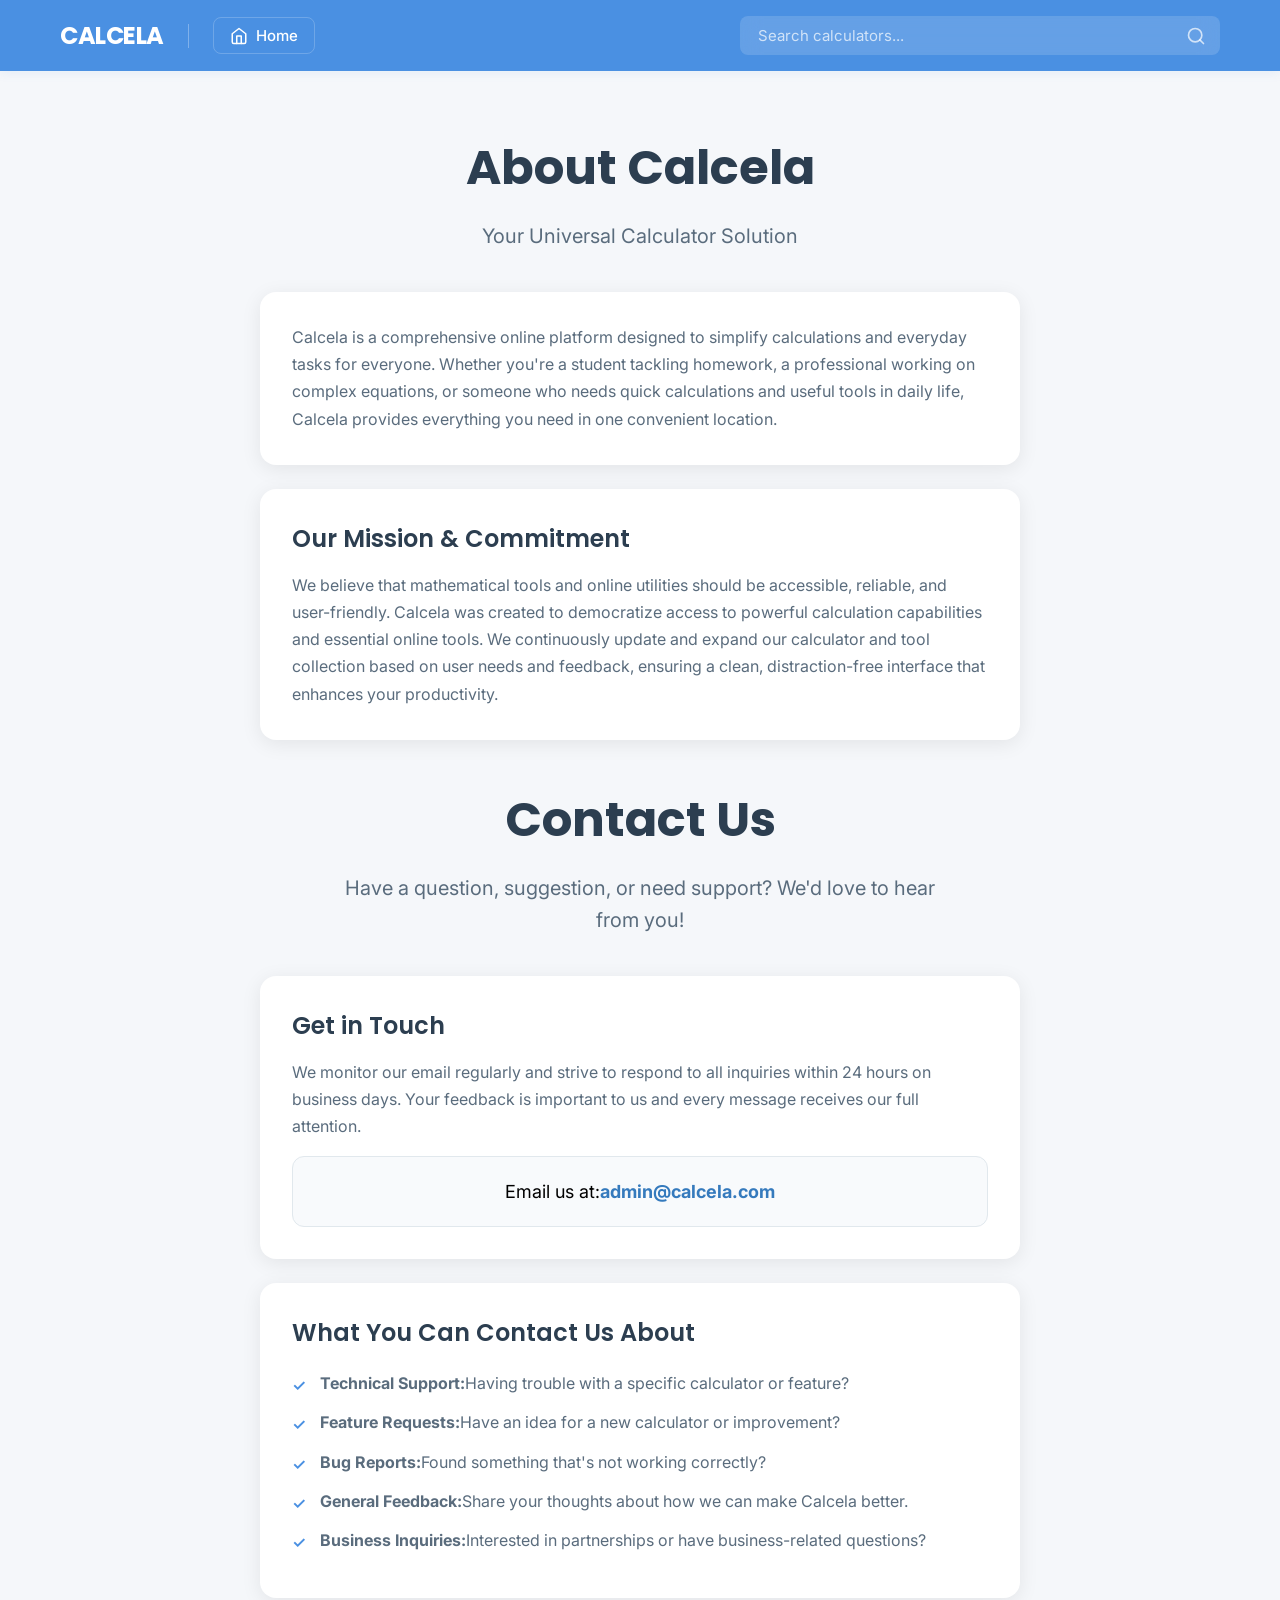
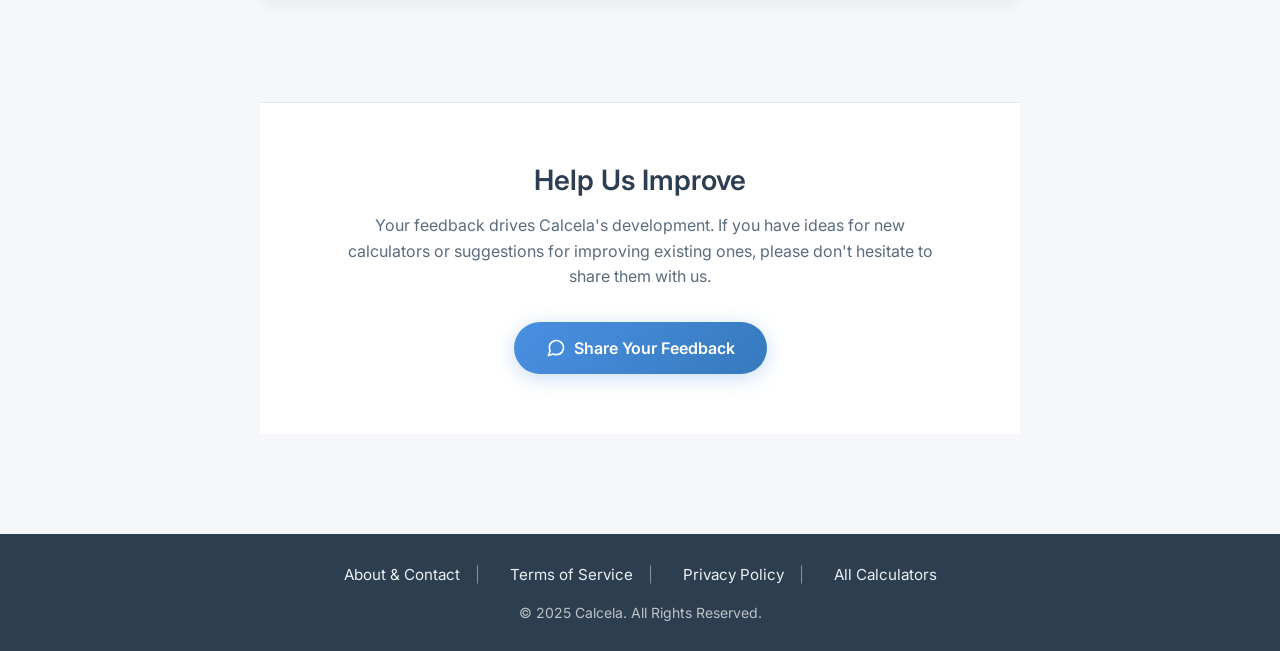
==== about.html @ 38160e66 "Rename about to about.html" ====
<!DOCTYPE html><html lang="en"><head><meta charset="UTF-8"><meta name="viewport" content="width=device-width,initial-scale=1"><title>About & Contact - Calcela</title><link rel="preconnect" href="https://fonts.googleapis.com"><link rel="preconnect" href="https://fonts.gstatic.com" crossorigin><link href="https://fonts.googleapis.com/css2?family=Inter:wght@400;500;600;700&family=Poppins:wght@600;700&display=swap" rel="stylesheet"><link rel="stylesheet" href="css/header.css"><style>*{margin:0;padding:0;box-sizing:border-box}body{font-family:Inter,-apple-system,BlinkMacSystemFont,'Segoe UI',Roboto,sans-serif;background-color:#f5f7fa;min-height:100vh;display:flex;flex-direction:column;-webkit-font-smoothing:antialiased;-moz-osx-font-smoothing:grayscale}.main-content{flex:1;display:flex;flex-direction:column;align-items:center;padding:40px 20px}.feedback-section{width:100%;background:#fff;padding:60px 20px;text-align:center;border-top:1px solid #e1e8ed;margin-top:80px}.feedback-content{max-width:600px;margin:0 auto}.feedback-title{font-size:28px;font-weight:600;color:#2c3e50;margin-bottom:16px}.feedback-description{font-size:16px;color:#5a6c7d;margin-bottom:32px;line-height:1.6}.feedback-button{display:inline-flex;align-items:center;gap:8px;background:linear-gradient(135deg,#4a90e2 0,#357abd 100%);color:#fff;padding:16px 32px;border-radius:50px;text-decoration:none;font-weight:600;font-size:16px;transition:all .3s ease;box-shadow:0 4px 20px rgba(74,144,226,.3)}.feedback-button:hover{transform:translateY(-2px);box-shadow:0 6px 24px rgba(74,144,226,.4)}.page-container{width:100%;max-width:900px;margin:0 auto}.page-header{text-align:center;padding:20px 20px 40px}.page-title{font-size:48px;font-weight:700;color:#2c3e50;margin-bottom:16px;font-family:Poppins,sans-serif}.page-subtitle{font-size:20px;color:#5a6c7d;max-width:600px;margin:0 auto;font-weight:400;line-height:1.6}.content-card{background:#fff;border-radius:16px;padding:32px;box-shadow:0 4px 20px rgba(0,0,0,.08);margin-bottom:24px}.content-card h2{font-size:24px;font-weight:600;color:#2c3e50;margin-bottom:16px;font-family:Poppins,sans-serif}.content-card li,.content-card p{font-size:16px;color:#5a6c7d;line-height:1.7}.content-card ul{list-style-type:none;padding-left:0;margin-top:20px}.content-card li{padding-left:28px;position:relative;margin-bottom:12px}.content-card li::before{content:'✓';position:absolute;left:0;top:2px;color:#4a90e2;font-weight:600}.contact-info{font-size:18px;text-align:center;padding:24px;background-color:#f8fafc;border-radius:12px;border:1px solid #e1e8ed;margin-top:16px}.contact-info a{color:#357abd;font-weight:600;text-decoration:none}@media (max-width:768px){.page-title{font-size:36px}.page-subtitle{font-size:18px}.page-header{padding:20px}.feedback-section{padding:40px 20px;margin-top:60px}.feedback-title{font-size:24px}}@media (max-width:480px){.page-title{font-size:32px}.page-subtitle{font-size:16px}.content-card{padding:24px}.feedback-button{padding:14px 28px;font-size:15px}}</style></head><body><body><header class="universal-header" role="banner"><div class="header-container"><div class="header-left"><a href="/index" class="brand-name" aria-label="CALCELA - Home">CALCELA</a><div class="nav-divider" aria-hidden="true"></div><a href="/index" class="home-button" aria-label="Go to home page"><svg class="home-icon" viewBox="0 0 24 24" fill="none" stroke="currentColor" stroke-width="2" stroke-linecap="round" stroke-linejoin="round"><path d="M3 9l9-7 9 7v11a2 2 0 0 1-2 2H5a2 2 0 0 1-2-2z"></path><polyline points="9 22 9 12 15 12 15 22"></polyline></svg><span>Home</span></a></div><div class="search-wrapper"><div class="search-container" role="search"><input type="search" class="search-input" placeholder="Search calculators..." id="calculatorSearch" aria-label="Search for calculators" aria-autocomplete="list" aria-controls="searchResults" autocomplete="off" spellcheck="false" maxlength="100"><svg class="search-icon" viewBox="0 0 24 24" fill="none" stroke="currentColor" stroke-width="2" stroke-linecap="round" stroke-linejoin="round"><circle cx="11" cy="11" r="8"></circle><path d="m21 21-4.35-4.35"></path></svg><div class="search-results" id="searchResults" role="listbox" aria-label="Search results"></div></div></div></div></header><div class="main-content"><div class="page-container"><section id="about"><header class="page-header"><h1 class="page-title">About Calcela</h1><p class="page-subtitle">Your Universal Calculator Solution</p></header><div class="content-card"><p>Calcela is a comprehensive online platform designed to simplify calculations and everyday tasks for everyone. Whether you're a student tackling homework, a professional working on complex equations, or someone who needs quick calculations and useful tools in daily life, Calcela provides everything you need in one convenient location.</p></div><div class="content-card"><h2>Our Mission & Commitment</h2><p>We believe that mathematical tools and online utilities should be accessible, reliable, and user-friendly. Calcela was created to democratize access to powerful calculation capabilities and essential online tools. We continuously update and expand our calculator and tool collection based on user needs and feedback, ensuring a clean, distraction-free interface that enhances your productivity.</p></div></section><section id="contact"><header class="page-header"><h1 class="page-title">Contact Us</h1><p class="page-subtitle">Have a question, suggestion, or need support? We'd love to hear from you!</p></header><div class="content-card"><h2>Get in Touch</h2><p>We monitor our email regularly and strive to respond to all inquiries within 24 hours on business days. Your feedback is important to us and every message receives our full attention.</p><div class="contact-info">Email us at:<a href="mailto:admin@calcela.com"><strong>admin@calcela.com</strong></a></div></div><div class="content-card"><h2>What You Can Contact Us About</h2><ul><li><strong>Technical Support:</strong>Having trouble with a specific calculator or feature?</li><li><strong>Feature Requests:</strong>Have an idea for a new calculator or improvement?</li><li><strong>Bug Reports:</strong>Found something that's not working correctly?</li><li><strong>General Feedback:</strong>Share your thoughts about how we can make Calcela better.</li><li><strong>Business Inquiries:</strong>Interested in partnerships or have business-related questions?</li></ul></div></section></div><section class="feedback-section"><div class="feedback-content"><h2 class="feedback-title">Help Us Improve</h2><p class="feedback-description">Your feedback drives Calcela's development. If you have ideas for new calculators or suggestions for improving existing ones, please don't hesitate to share them with us.</p><a href="https://docs.google.com/forms/d/e/1FAIpQLSdqwYWANLTQBnfau6lQrOpZYT2dyHbi5gJw74q65mUtaNNFPQ/viewform?usp=dialog" target="_blank" rel="noopener noreferrer" class="feedback-button"><svg width="20" height="20" viewBox="0 0 24 24" fill="none" stroke="currentColor" stroke-width="2" stroke-linecap="round" stroke-linejoin="round"><path d="M21 11.5a8.38 8.38 0 0 1-.9 3.8 8.5 8.5 0 0 1-7.6 4.7 8.38 8.38 0 0 1-3.8-.9L3 21l1.9-5.7a8.38 8.38 0 0 1-.9-3.8 8.5 8.5 0 0 1 4.7-7.6 8.38 8.38 0 0 1 3.8-.9h.5a8.48 8.48 0 0 1 8 8v.5z"></path></svg>Share Your Feedback</a></div></section></div><link rel="stylesheet" href="css/legal.css"><footer class="site-footer"><div class="footer-links"><a href="about">About & Contact</a><a href="terms">Terms of Service</a><a href="privacy">Privacy Policy</a><a href="directory">All Calculators</a></div><div class="footer-copyright">© 2025 Calcela. All Rights Reserved.</div></footer></body></html>
---- css/header.css ----
@import url('https://fonts.googleapis.com/css2?family=Poppins:wght@600;700&family=Inter:wght@400;500;600&display=swap');

.universal-header {
    position: absolute;
    top: 0;
    left: 0;
    right: 0;
    background: #4a90e2;
    z-index: 1000;
    box-shadow: 0 2px 10px rgba(74, 144, 226, 0.1);
}

.header-container {
    max-width: 1200px;
    margin: 0 auto;
    padding: 16px 20px;
    display: flex;
    align-items: center;
    justify-content: space-between;
    gap: 30px;
}

.header-left {
    display: flex;
    align-items: center;
    gap: 24px;
}

.brand-name {
    font-family: 'Poppins', sans-serif;
    font-size: 24px;
    font-weight: 700;
    color: white;
    letter-spacing: -0.5px;
    text-decoration: none;
    transition: opacity 0.3s ease;
}

.brand-name:hover {
    opacity: 0.9;
}

.nav-divider {
    width: 1px;
    height: 24px;
    background-color: rgba(255, 255, 255, 0.3);
}

.home-button {
    display: flex;
    align-items: center;
    gap: 8px;
    padding: 8px 16px;
    background-color: transparent;
    color: white;
    text-decoration: none;
    border-radius: 8px;
    font-weight: 500;
    font-size: 15px;
    font-family: 'Inter', sans-serif;
    transition: all 0.3s ease;
    border: 1px solid rgba(255, 255, 255, 0.2);
}

.home-button:hover {
    background-color: rgba(255, 255, 255, 0.1);
    border-color: rgba(255, 255, 255, 0.3);
}

.home-icon {
    width: 18px;
    height: 18px;
    flex-shrink: 0;
}

.search-wrapper {
    flex: 1;
    max-width: 480px;
    position: relative;
}

.search-container {
    position: relative;
    width: 100%;
}

.search-input {
    width: 100%;
    padding: 10px 44px 10px 18px;
    border: none;
    border-radius: 8px;
    font-size: 15px;
    font-family: 'Inter', sans-serif;
    transition: all 0.3s ease;
    background-color: rgba(255, 255, 255, 0.15);
    backdrop-filter: blur(10px);
    -webkit-backdrop-filter: blur(10px);
    color: white;
}

.search-input::placeholder {
    color: rgba(255, 255, 255, 0.7);
}

.search-input:focus {
    outline: none;
    background-color: white;
    color: #2c3e50;
    box-shadow: 0 4px 12px rgba(0, 0, 0, 0.15);
}

.search-input:focus::placeholder {
    color: #95a5a6;
}

.search-icon {
    position: absolute;
    right: 14px;
    top: 50%;
    transform: translateY(-50%);
    width: 20px;
    height: 20px;
    color: rgba(255, 255, 255, 0.7);
    pointer-events: none;
    transition: color 0.3s ease;
}

.search-input:focus ~ .search-icon {
    color: #4a90e2;
}

.search-results {
    position: absolute;
    top: calc(100% + 8px);
    left: 0;
    right: 0;
    background-color: white;
    border-radius: 12px;
    box-shadow: 0 8px 24px rgba(0, 0, 0, 0.12);
    max-height: 400px;
    overflow-y: auto;
    display: none;
    z-index: 1001;
}

.search-results.show {
    display: block;
    animation: fadeIn 0.2s ease;
}

@keyframes fadeIn {
    from {
        opacity: 0;
        transform: translateY(-8px);
    }
    to {
        opacity: 1;
        transform: translateY(0);
    }
}

.search-result-item {
    padding: 12px 18px;
    border-bottom: 1px solid #f0f4f8;
    cursor: pointer;
    transition: all 0.2s ease;
    text-decoration: none;
    display: block;
    color: inherit;
}

.search-result-item:last-child {
    border-bottom: none;
}

.search-result-item:hover {
    background-color: #f8fafc;
}

.search-result-title {
    font-weight: 600;
    color: #2c3e50;
    font-size: 14px;
    margin-bottom: 2px;
    font-family: 'Inter', sans-serif;
}

.search-result-title strong {
    color: #4a90e2;
}

.search-result-description {
    font-size: 13px;
    color: #7f8c8d;
    line-height: 1.4;
    font-family: 'Inter', sans-serif;
}

.search-no-results {
    padding: 24px;
    text-align: center;
    color: #7f8c8d;
    font-size: 14px;
    font-family: 'Inter', sans-serif;
}

.search-loading {
    padding: 20px;
    text-align: center;
}

.search-spinner {
    width: 20px;
    height: 20px;
    border: 2px solid #e1e8ed;
    border-top-color: #4a90e2;
    border-radius: 50%;
    animation: spin 0.8s linear infinite;
    margin: 0 auto;
}

@keyframes spin {
    to { transform: rotate(360deg); }
}

body {
    padding-top: 72px !important;
}

.search-results::-webkit-scrollbar {
    width: 6px;
}

.search-results::-webkit-scrollbar-track {
    background: #f8fafc;
    border-radius: 3px;
}

.search-results::-webkit-scrollbar-thumb {
    background: #cbd5e0;
    border-radius: 3px;
}

.search-results::-webkit-scrollbar-thumb:hover {
    background: #a0aec0;
}

@media (max-width: 768px) {
    .header-container {
        padding: 14px 16px;
        gap: 16px;
    }

    .header-left {
        gap: 16px;
    }

    .brand-name {
        font-size: 20px;
    }

    .nav-divider {
        height: 20px;
    }

    .home-button {
        padding: 6px 12px;
        font-size: 14px;
    }

    .home-button span {
        display: none;
    }

    .search-wrapper {
        max-width: none;
    }

    .search-input {
        padding: 9px 40px 9px 16px;
        font-size: 16px; 
    }

    .search-results {
        border-radius: 0 0 12px 12px;
        max-height: calc(100vh - 80px);
    }

    body {
        padding-top: 64px !important;
    }
}

@media (max-width: 480px) {
    .header-container {
        padding: 12px;
        gap: 12px;
    }

    .header-left {
        gap: 12px;
    }

    .brand-name {
        font-size: 18px;
    }

    .home-button {
        padding: 6px 10px;
    }

    .home-icon {
        width: 16px;
        height: 16px;
    }

    .search-input {
        padding: 8px 36px 8px 14px;
    }

    .search-icon {
        width: 18px;
        height: 18px;
        right: 12px;
    }

    body {
        padding-top: 60px !important;
    }
}

.home-button:focus-visible,
.search-input:focus-visible {
    outline: 2px solid white;
    outline-offset: 2px;
}

* {
    -webkit-font-smoothing: antialiased;
    -moz-osx-font-smoothing: grayscale;
}
---- css/legal.css ----
/* Legal Page Styles */
.main-container {
    min-height: calc(100vh - 160px); /* Adjust based on header + footer height */
    background-color: #f8f9fa;
    padding: 40px 20px;
}

.main-content {
    max-width: 800px;
    margin: 0 auto;
}

.legal-container {
    background-color: #ffffff;
    border-radius: 8px;
    padding: 40px;
    box-shadow: 0 2px 4px rgba(0, 0, 0, 0.1);
    line-height: 1.8;
    color: #333;
}

/* Typography */
.legal-container h1 {
    font-size: 2.5rem;
    font-weight: 700;
    color: #1a1a1a;
    margin-bottom: 10px;
    padding-bottom: 20px;
    border-bottom: 2px solid #e9ecef;
}

.legal-container h2 {
    font-size: 1.75rem;
    font-weight: 600;
    color: #2c3e50;
    margin-top: 40px;
    margin-bottom: 20px;
}

.legal-container h3 {
    font-size: 1.25rem;
    font-weight: 600;
    color: #34495e;
    margin-top: 30px;
    margin-bottom: 15px;
}

.legal-container p {
    font-size: 1rem;
    margin-bottom: 16px;
    color: #4a4a4a;
    text-align: justify;
}

.legal-container > p:first-of-type {
    font-style: italic;
    color: #6c757d;
    margin-bottom: 30px;
}

/* Lists */
.legal-container ul {
    margin: 20px 0;
    padding-left: 30px;
}

.legal-container li {
    margin-bottom: 12px;
    color: #4a4a4a;
}

.legal-container li strong {
    color: #2c3e50;
}

/* Links */
.legal-container a {
    color: #0066cc;
    text-decoration: none;
    transition: color 0.3s ease;
}

.legal-container a:hover {
    color: #0052a3;
    text-decoration: underline;
}

/* Footer Styles */
.site-footer {
    background-color: #2c3e50;
    color: #ecf0f1;
    padding: 30px 20px;
    text-align: center;
    margin-top: 60px;
}

.footer-links {
    margin-bottom: 20px;
}

.footer-links a {
    color: #ecf0f1;
    text-decoration: none;
    margin: 0 15px;
    font-size: 0.95rem;
    transition: color 0.3s ease;
}

.footer-links a:hover {
    color: #3498db;
}

.footer-links a:not(:last-child)::after {
    content: '|';
    margin-left: 15px;
    color: #7f8c8d;
}

.footer-copyright {
    font-size: 0.875rem;
    color: #bdc3c7;
}

/* Responsive Design */
@media (max-width: 768px) {
    .main-container {
        padding: 20px 10px;
    }
    
    .legal-container {
        padding: 25px 20px;
    }
    
    .legal-container h1 {
        font-size: 2rem;
    }
    
    .legal-container h2 {
        font-size: 1.5rem;
    }
    
    .legal-container h3 {
        font-size: 1.15rem;
    }
    
    .legal-container p {
        text-align: left;
    }
    
    .footer-links a {
        display: block;
        margin: 10px 0;
    }
    
    .footer-links a:not(:last-child)::after {
        display: none;
    }
}

/* Print Styles */
@media print {
    .site-footer {
        display: none;
    }
    
    .legal-container {
        box-shadow: none;
        padding: 0;
    }
    
    .main-container {
        background-color: white;
        padding: 0;
    }
}

/* Accessibility */
.legal-container *:focus {
    outline: 2px solid #3498db;
    outline-offset: 2px;
}

/* Smooth Scrolling */
html {
    scroll-behavior: smooth;
}
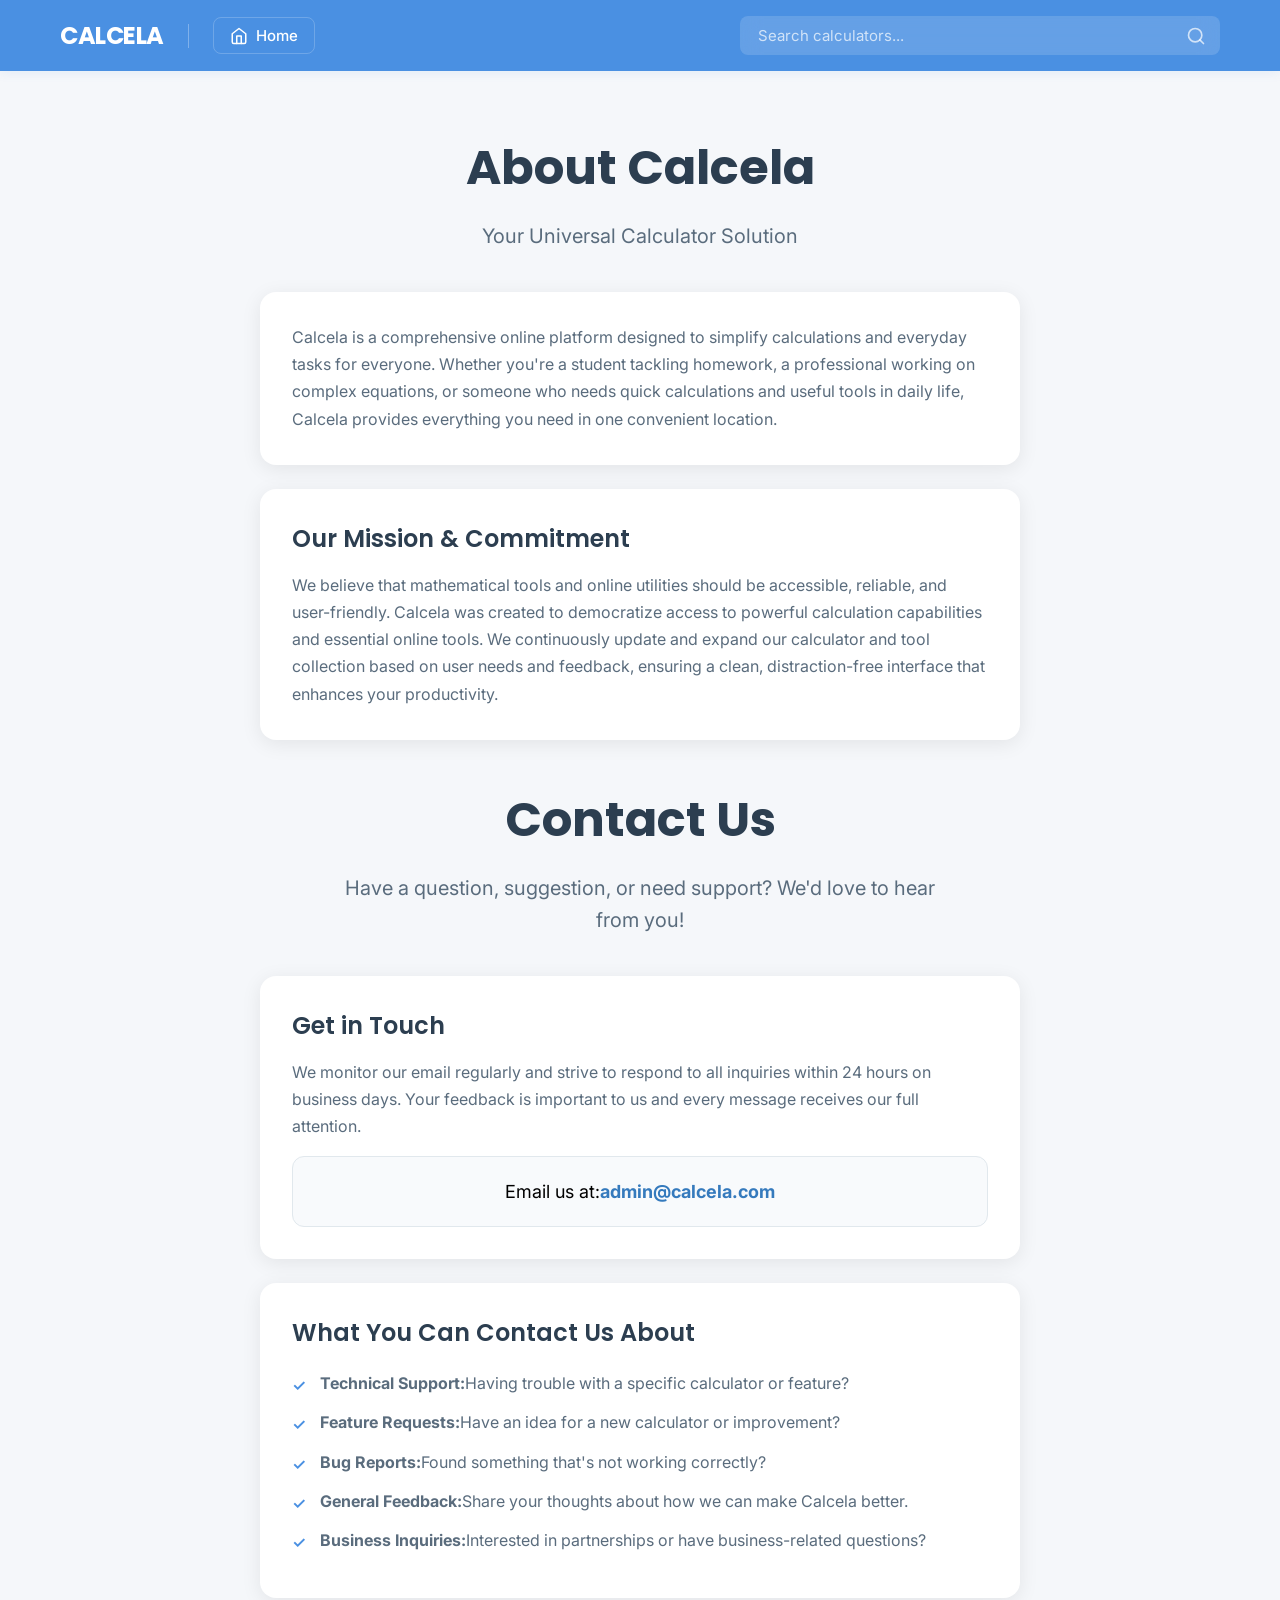
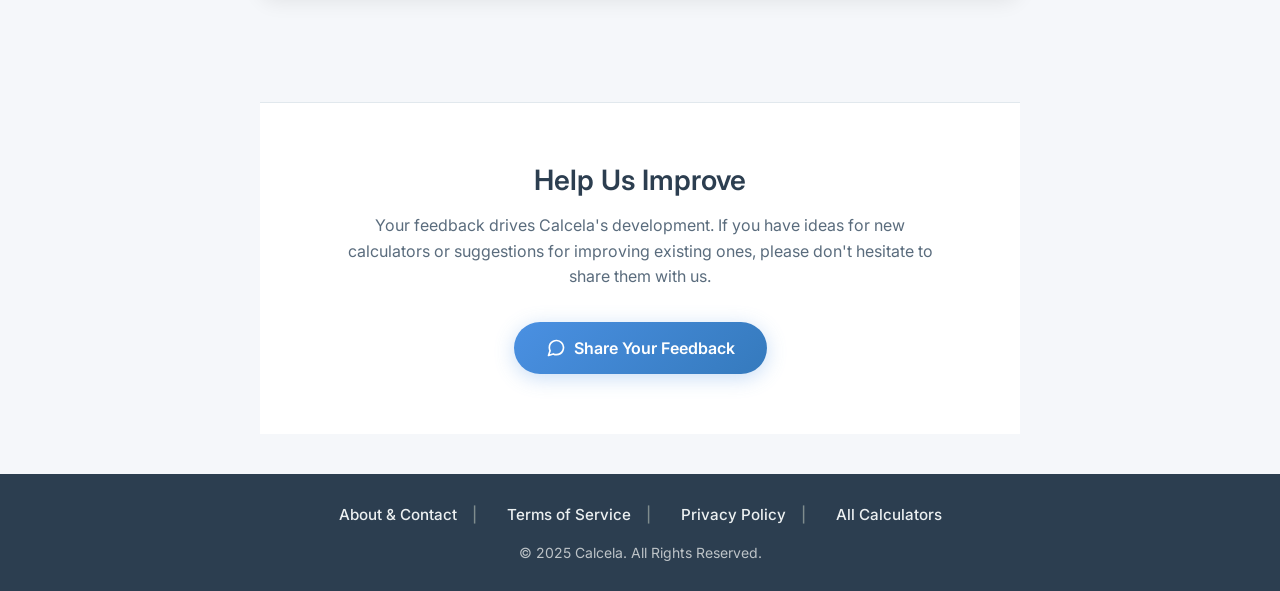
==== commit 295f46af: "Update about.html" ====
--- a/about.html
+++ b/about.html
@@ -1 +1 @@
-<!DOCTYPE html><html lang="en"><head><meta charset="UTF-8"><meta name="viewport" content="width=device-width,initial-scale=1"><title>About & Contact - Calcela</title><link rel="preconnect" href="https://fonts.googleapis.com"><link rel="preconnect" href="https://fonts.gstatic.com" crossorigin><link href="https://fonts.googleapis.com/css2?family=Inter:wght@400;500;600;700&family=Poppins:wght@600;700&display=swap" rel="stylesheet"><link rel="stylesheet" href="css/header.css"><style>*{margin:0;padding:0;box-sizing:border-box}body{font-family:Inter,-apple-system,BlinkMacSystemFont,'Segoe UI',Roboto,sans-serif;background-color:#f5f7fa;min-height:100vh;display:flex;flex-direction:column;-webkit-font-smoothing:antialiased;-moz-osx-font-smoothing:grayscale}.main-content{flex:1;display:flex;flex-direction:column;align-items:center;padding:40px 20px}.feedback-section{width:100%;background:#fff;padding:60px 20px;text-align:center;border-top:1px solid #e1e8ed;margin-top:80px}.feedback-content{max-width:600px;margin:0 auto}.feedback-title{font-size:28px;font-weight:600;color:#2c3e50;margin-bottom:16px}.feedback-description{font-size:16px;color:#5a6c7d;margin-bottom:32px;line-height:1.6}.feedback-button{display:inline-flex;align-items:center;gap:8px;background:linear-gradient(135deg,#4a90e2 0,#357abd 100%);color:#fff;padding:16px 32px;border-radius:50px;text-decoration:none;font-weight:600;font-size:16px;transition:all .3s ease;box-shadow:0 4px 20px rgba(74,144,226,.3)}.feedback-button:hover{transform:translateY(-2px);box-shadow:0 6px 24px rgba(74,144,226,.4)}.page-container{width:100%;max-width:900px;margin:0 auto}.page-header{text-align:center;padding:20px 20px 40px}.page-title{font-size:48px;font-weight:700;color:#2c3e50;margin-bottom:16px;font-family:Poppins,sans-serif}.page-subtitle{font-size:20px;color:#5a6c7d;max-width:600px;margin:0 auto;font-weight:400;line-height:1.6}.content-card{background:#fff;border-radius:16px;padding:32px;box-shadow:0 4px 20px rgba(0,0,0,.08);margin-bottom:24px}.content-card h2{font-size:24px;font-weight:600;color:#2c3e50;margin-bottom:16px;font-family:Poppins,sans-serif}.content-card li,.content-card p{font-size:16px;color:#5a6c7d;line-height:1.7}.content-card ul{list-style-type:none;padding-left:0;margin-top:20px}.content-card li{padding-left:28px;position:relative;margin-bottom:12px}.content-card li::before{content:'✓';position:absolute;left:0;top:2px;color:#4a90e2;font-weight:600}.contact-info{font-size:18px;text-align:center;padding:24px;background-color:#f8fafc;border-radius:12px;border:1px solid #e1e8ed;margin-top:16px}.contact-info a{color:#357abd;font-weight:600;text-decoration:none}@media (max-width:768px){.page-title{font-size:36px}.page-subtitle{font-size:18px}.page-header{padding:20px}.feedback-section{padding:40px 20px;margin-top:60px}.feedback-title{font-size:24px}}@media (max-width:480px){.page-title{font-size:32px}.page-subtitle{font-size:16px}.content-card{padding:24px}.feedback-button{padding:14px 28px;font-size:15px}}</style></head><body><body><header class="universal-header" role="banner"><div class="header-container"><div class="header-left"><a href="/index" class="brand-name" aria-label="CALCELA - Home">CALCELA</a><div class="nav-divider" aria-hidden="true"></div><a href="/index" class="home-button" aria-label="Go to home page"><svg class="home-icon" viewBox="0 0 24 24" fill="none" stroke="currentColor" stroke-width="2" stroke-linecap="round" stroke-linejoin="round"><path d="M3 9l9-7 9 7v11a2 2 0 0 1-2 2H5a2 2 0 0 1-2-2z"></path><polyline points="9 22 9 12 15 12 15 22"></polyline></svg><span>Home</span></a></div><div class="search-wrapper"><div class="search-container" role="search"><input type="search" class="search-input" placeholder="Search calculators..." id="calculatorSearch" aria-label="Search for calculators" aria-autocomplete="list" aria-controls="searchResults" autocomplete="off" spellcheck="false" maxlength="100"><svg class="search-icon" viewBox="0 0 24 24" fill="none" stroke="currentColor" stroke-width="2" stroke-linecap="round" stroke-linejoin="round"><circle cx="11" cy="11" r="8"></circle><path d="m21 21-4.35-4.35"></path></svg><div class="search-results" id="searchResults" role="listbox" aria-label="Search results"></div></div></div></div></header><div class="main-content"><div class="page-container"><section id="about"><header class="page-header"><h1 class="page-title">About Calcela</h1><p class="page-subtitle">Your Universal Calculator Solution</p></header><div class="content-card"><p>Calcela is a comprehensive online platform designed to simplify calculations and everyday tasks for everyone. Whether you're a student tackling homework, a professional working on complex equations, or someone who needs quick calculations and useful tools in daily life, Calcela provides everything you need in one convenient location.</p></div><div class="content-card"><h2>Our Mission & Commitment</h2><p>We believe that mathematical tools and online utilities should be accessible, reliable, and user-friendly. Calcela was created to democratize access to powerful calculation capabilities and essential online tools. We continuously update and expand our calculator and tool collection based on user needs and feedback, ensuring a clean, distraction-free interface that enhances your productivity.</p></div></section><section id="contact"><header class="page-header"><h1 class="page-title">Contact Us</h1><p class="page-subtitle">Have a question, suggestion, or need support? We'd love to hear from you!</p></header><div class="content-card"><h2>Get in Touch</h2><p>We monitor our email regularly and strive to respond to all inquiries within 24 hours on business days. Your feedback is important to us and every message receives our full attention.</p><div class="contact-info">Email us at:<a href="mailto:admin@calcela.com"><strong>admin@calcela.com</strong></a></div></div><div class="content-card"><h2>What You Can Contact Us About</h2><ul><li><strong>Technical Support:</strong>Having trouble with a specific calculator or feature?</li><li><strong>Feature Requests:</strong>Have an idea for a new calculator or improvement?</li><li><strong>Bug Reports:</strong>Found something that's not working correctly?</li><li><strong>General Feedback:</strong>Share your thoughts about how we can make Calcela better.</li><li><strong>Business Inquiries:</strong>Interested in partnerships or have business-related questions?</li></ul></div></section></div><section class="feedback-section"><div class="feedback-content"><h2 class="feedback-title">Help Us Improve</h2><p class="feedback-description">Your feedback drives Calcela's development. If you have ideas for new calculators or suggestions for improving existing ones, please don't hesitate to share them with us.</p><a href="https://docs.google.com/forms/d/e/1FAIpQLSdqwYWANLTQBnfau6lQrOpZYT2dyHbi5gJw74q65mUtaNNFPQ/viewform?usp=dialog" target="_blank" rel="noopener noreferrer" class="feedback-button"><svg width="20" height="20" viewBox="0 0 24 24" fill="none" stroke="currentColor" stroke-width="2" stroke-linecap="round" stroke-linejoin="round"><path d="M21 11.5a8.38 8.38 0 0 1-.9 3.8 8.5 8.5 0 0 1-7.6 4.7 8.38 8.38 0 0 1-3.8-.9L3 21l1.9-5.7a8.38 8.38 0 0 1-.9-3.8 8.5 8.5 0 0 1 4.7-7.6 8.38 8.38 0 0 1 3.8-.9h.5a8.48 8.48 0 0 1 8 8v.5z"></path></svg>Share Your Feedback</a></div></section></div><link rel="stylesheet" href="css/legal.css"><footer class="site-footer"><div class="footer-links"><a href="about">About & Contact</a><a href="terms">Terms of Service</a><a href="privacy">Privacy Policy</a><a href="directory">All Calculators</a></div><div class="footer-copyright">© 2025 Calcela. All Rights Reserved.</div></footer></body></html>
+<!DOCTYPE html><html lang="en"><head><meta charset="UTF-8"><meta name="viewport" content="width=device-width,initial-scale=1"><title>About & Contact - Calcela</title><link rel="preconnect" href="https://fonts.googleapis.com"><link rel="preconnect" href="https://fonts.gstatic.com" crossorigin><link href="https://fonts.googleapis.com/css2?family=Inter:wght@400;500;600;700&family=Poppins:wght@600;700&display=swap" rel="stylesheet"><link rel="stylesheet" href="css/header.css"><style>*{margin:0;padding:0;box-sizing:border-box}body{font-family:Inter,-apple-system,BlinkMacSystemFont,'Segoe UI',Roboto,sans-serif;background-color:#f5f7fa;min-height:100vh;display:flex;flex-direction:column;-webkit-font-smoothing:antialiased;-moz-osx-font-smoothing:grayscale}.main-content{flex:1;display:flex;flex-direction:column;align-items:center;padding:40px 20px}.feedback-section{width:100%;background:#fff;padding:60px 20px;text-align:center;border-top:1px solid #e1e8ed;margin-top:80px}.feedback-content{max-width:600px;margin:0 auto}.feedback-title{font-size:28px;font-weight:600;color:#2c3e50;margin-bottom:16px}.feedback-description{font-size:16px;color:#5a6c7d;margin-bottom:32px;line-height:1.6}.feedback-button{display:inline-flex;align-items:center;gap:8px;background:linear-gradient(135deg,#4a90e2 0,#357abd 100%);color:#fff;padding:16px 32px;border-radius:50px;text-decoration:none;font-weight:600;font-size:16px;transition:all .3s ease;box-shadow:0 4px 20px rgba(74,144,226,.3)}.feedback-button:hover{transform:translateY(-2px);box-shadow:0 6px 24px rgba(74,144,226,.4)}.page-container{width:100%;max-width:900px;margin:0 auto}.page-header{text-align:center;padding:20px 20px 40px}.page-title{font-size:48px;font-weight:700;color:#2c3e50;margin-bottom:16px;font-family:Poppins,sans-serif}.page-subtitle{font-size:20px;color:#5a6c7d;max-width:600px;margin:0 auto;font-weight:400;line-height:1.6}.content-card{background:#fff;border-radius:16px;padding:32px;box-shadow:0 4px 20px rgba(0,0,0,.08);margin-bottom:24px}.content-card h2{font-size:24px;font-weight:600;color:#2c3e50;margin-bottom:16px;font-family:Poppins,sans-serif}.content-card li,.content-card p{font-size:16px;color:#5a6c7d;line-height:1.7}.content-card ul{list-style-type:none;padding-left:0;margin-top:20px}.content-card li{padding-left:28px;position:relative;margin-bottom:12px}.content-card li::before{content:'✓';position:absolute;left:0;top:2px;color:#4a90e2;font-weight:600}.contact-info{font-size:18px;text-align:center;padding:24px;background-color:#f8fafc;border-radius:12px;border:1px solid #e1e8ed;margin-top:16px}.contact-info a{color:#357abd;font-weight:600;text-decoration:none}@media (max-width:768px){.page-title{font-size:36px}.page-subtitle{font-size:18px}.page-header{padding:20px}.feedback-section{padding:40px 20px;margin-top:60px}.feedback-title{font-size:24px}}@media (max-width:480px){.page-title{font-size:32px}.page-subtitle{font-size:16px}.content-card{padding:24px}.feedback-button{padding:14px 28px;font-size:15px}}</style></head><body><script defer="defer" src="https://static.cloudflareinsights.com/beacon.min.js" data-cf-beacon='{"token": "80df5c09098340d0b9309ba085b48ab1"}'></script><body><header class="universal-header" role="banner"><div class="header-container"><div class="header-left"><a href="/index" class="brand-name" aria-label="CALCELA - Home">CALCELA</a><div class="nav-divider" aria-hidden="true"></div><a href="/index" class="home-button" aria-label="Go to home page"><svg class="home-icon" viewBox="0 0 24 24" fill="none" stroke="currentColor" stroke-width="2" stroke-linecap="round" stroke-linejoin="round"><path d="M3 9l9-7 9 7v11a2 2 0 0 1-2 2H5a2 2 0 0 1-2-2z"></path><polyline points="9 22 9 12 15 12 15 22"></polyline></svg><span>Home</span></a></div><div class="search-wrapper"><div class="search-container" role="search"><input type="search" class="search-input" placeholder="Search calculators..." id="calculatorSearch" aria-label="Search for calculators" aria-autocomplete="list" aria-controls="searchResults" autocomplete="off" spellcheck="false" maxlength="100"><svg class="search-icon" viewBox="0 0 24 24" fill="none" stroke="currentColor" stroke-width="2" stroke-linecap="round" stroke-linejoin="round"><circle cx="11" cy="11" r="8"></circle><path d="m21 21-4.35-4.35"></path></svg><div class="search-results" id="searchResults" role="listbox" aria-label="Search results"></div></div></div></div></header><div class="main-content"><div class="page-container"><section id="about"><header class="page-header"><h1 class="page-title">About Calcela</h1><p class="page-subtitle">Your Universal Calculator Solution</p></header><div class="content-card"><p>Calcela is a comprehensive online platform designed to simplify calculations and everyday tasks for everyone. Whether you're a student tackling homework, a professional working on complex equations, or someone who needs quick calculations and useful tools in daily life, Calcela provides everything you need in one convenient location.</p></div><div class="content-card"><h2>Our Mission & Commitment</h2><p>We believe that mathematical tools and online utilities should be accessible, reliable, and user-friendly. Calcela was created to democratize access to powerful calculation capabilities and essential online tools. We continuously update and expand our calculator and tool collection based on user needs and feedback, ensuring a clean, distraction-free interface that enhances your productivity.</p></div></section><section id="contact"><header class="page-header"><h1 class="page-title">Contact Us</h1><p class="page-subtitle">Have a question, suggestion, or need support? We'd love to hear from you!</p></header><div class="content-card"><h2>Get in Touch</h2><p>We monitor our email regularly and strive to respond to all inquiries within 24 hours on business days. Your feedback is important to us and every message receives our full attention.</p><div class="contact-info">Email us at:<a href="mailto:admin@calcela.com"><strong>admin@calcela.com</strong></a></div></div><div class="content-card"><h2>What You Can Contact Us About</h2><ul><li><strong>Technical Support:</strong>Having trouble with a specific calculator or feature?</li><li><strong>Feature Requests:</strong>Have an idea for a new calculator or improvement?</li><li><strong>Bug Reports:</strong>Found something that's not working correctly?</li><li><strong>General Feedback:</strong>Share your thoughts about how we can make Calcela better.</li><li><strong>Business Inquiries:</strong>Interested in partnerships or have business-related questions?</li></ul></div></section></div><section class="feedback-section"><div class="feedback-content"><h2 class="feedback-title">Help Us Improve</h2><p class="feedback-description">Your feedback drives Calcela's development. If you have ideas for new calculators or suggestions for improving existing ones, please don't hesitate to share them with us.</p><a href="https://docs.google.com/forms/d/e/1FAIpQLSdqwYWANLTQBnfau6lQrOpZYT2dyHbi5gJw74q65mUtaNNFPQ/viewform?usp=dialog" target="_blank" rel="noopener noreferrer" class="feedback-button"><svg width="20" height="20" viewBox="0 0 24 24" fill="none" stroke="currentColor" stroke-width="2" stroke-linecap="round" stroke-linejoin="round"><path d="M21 11.5a8.38 8.38 0 0 1-.9 3.8 8.5 8.5 0 0 1-7.6 4.7 8.38 8.38 0 0 1-3.8-.9L3 21l1.9-5.7a8.38 8.38 0 0 1-.9-3.8 8.5 8.5 0 0 1 4.7-7.6 8.38 8.38 0 0 1 3.8-.9h.5a8.48 8.48 0 0 1 8 8v.5z"></path></svg>Share Your Feedback</a></div></section></div><link rel="stylesheet" href="css/legal.css"><footer class="site-footer"><div class="footer-links"><a href="about">About & Contact</a><a href="terms">Terms of Service</a><a href="privacy">Privacy Policy</a><a href="directory">All Calculators</a></div><div class="footer-copyright">© 2025 Calcela. All Rights Reserved.</div></footer><script src="js/calculators-database.js"></script><script src="js/header-search.js"></script></body></html>
--- a/css/header.css
+++ b/css/header.css
@@ -1,341 +1,311 @@
 @import url('https://fonts.googleapis.com/css2?family=Poppins:wght@600;700&family=Inter:wght@400;500;600&display=swap');
-
 .universal-header {
-    position: absolute;
-    top: 0;
-    left: 0;
-    right: 0;
-    background: #4a90e2;
-    z-index: 1000;
-    box-shadow: 0 2px 10px rgba(74, 144, 226, 0.1);
-}
-
+position: fixed;
+top: 0;
+left: 0;
+right: 0;
+background: #4a90e2;
+z-index: 1000;
+box-shadow: 0 2px 10px rgba(74, 144, 226, 0.1);
+}
 .header-container {
-    max-width: 1200px;
-    margin: 0 auto;
-    padding: 16px 20px;
-    display: flex;
-    align-items: center;
-    justify-content: space-between;
-    gap: 30px;
-}
-
+max-width: 1200px;
+margin: 0 auto;
+padding: 16px 20px;
+display: flex;
+align-items: center;
+justify-content: space-between;
+gap: 30px;
+}
 .header-left {
-    display: flex;
-    align-items: center;
-    gap: 24px;
-}
-
+display: flex;
+align-items: center;
+gap: 24px;
+}
 .brand-name {
-    font-family: 'Poppins', sans-serif;
-    font-size: 24px;
-    font-weight: 700;
-    color: white;
-    letter-spacing: -0.5px;
-    text-decoration: none;
-    transition: opacity 0.3s ease;
-}
-
+font-family: 'Poppins', sans-serif;
+font-size: 24px;
+font-weight: 700;
+color: white;
+letter-spacing: -0.5px;
+text-decoration: none;
+transition: opacity 0.3s ease;
+}
 .brand-name:hover {
-    opacity: 0.9;
-}
-
+opacity: 0.9;
+}
 .nav-divider {
-    width: 1px;
-    height: 24px;
-    background-color: rgba(255, 255, 255, 0.3);
-}
-
+width: 1px;
+height: 24px;
+background-color: rgba(255, 255, 255, 0.3);
+}
 .home-button {
-    display: flex;
-    align-items: center;
-    gap: 8px;
-    padding: 8px 16px;
-    background-color: transparent;
-    color: white;
-    text-decoration: none;
-    border-radius: 8px;
-    font-weight: 500;
-    font-size: 15px;
-    font-family: 'Inter', sans-serif;
-    transition: all 0.3s ease;
-    border: 1px solid rgba(255, 255, 255, 0.2);
-}
-
+display: flex;
+align-items: center;
+gap: 8px;
+padding: 8px 16px;
+background-color: transparent;
+color: white;
+text-decoration: none;
+border-radius: 8px;
+font-weight: 500;
+font-size: 15px;
+font-family: 'Inter', sans-serif;
+transition: all 0.3s ease;
+border: 1px solid rgba(255, 255, 255, 0.2);
+}
 .home-button:hover {
-    background-color: rgba(255, 255, 255, 0.1);
-    border-color: rgba(255, 255, 255, 0.3);
-}
-
+background-color: rgba(255, 255, 255, 0.1);
+border-color: rgba(255, 255, 255, 0.3);
+}
 .home-icon {
-    width: 18px;
-    height: 18px;
-    flex-shrink: 0;
-}
-
+width: 18px;
+height: 18px;
+flex-shrink: 0;
+}
 .search-wrapper {
-    flex: 1;
-    max-width: 480px;
-    position: relative;
-}
-
+flex: 1;
+max-width: 480px;
+position: relative;
+}
 .search-container {
-    position: relative;
-    width: 100%;
-}
-
+position: relative;
+width: 100%;
+}
 .search-input {
-    width: 100%;
-    padding: 10px 44px 10px 18px;
-    border: none;
-    border-radius: 8px;
-    font-size: 15px;
-    font-family: 'Inter', sans-serif;
-    transition: all 0.3s ease;
-    background-color: rgba(255, 255, 255, 0.15);
-    backdrop-filter: blur(10px);
-    -webkit-backdrop-filter: blur(10px);
-    color: white;
-}
-
+width: 100%;
+padding: 10px 44px 10px 18px;
+border: none;
+border-radius: 8px;
+font-size: 15px;
+font-family: 'Inter', sans-serif;
+transition: all 0.3s ease;
+background-color: rgba(255, 255, 255, 0.15);
+backdrop-filter: blur(10px);
+-webkit-backdrop-filter: blur(10px);
+color: white;
+}
 .search-input::placeholder {
-    color: rgba(255, 255, 255, 0.7);
-}
-
+color: rgba(255, 255, 255, 0.7);
+}
 .search-input:focus {
-    outline: none;
-    background-color: white;
-    color: #2c3e50;
-    box-shadow: 0 4px 12px rgba(0, 0, 0, 0.15);
-}
-
+outline: none;
+background-color: white;
+color: #2c3e50;
+box-shadow: 0 4px 12px rgba(0, 0, 0, 0.15);
+}
 .search-input:focus::placeholder {
-    color: #95a5a6;
-}
-
+color: #95a5a6;
+}
 .search-icon {
-    position: absolute;
-    right: 14px;
-    top: 50%;
-    transform: translateY(-50%);
-    width: 20px;
-    height: 20px;
-    color: rgba(255, 255, 255, 0.7);
-    pointer-events: none;
-    transition: color 0.3s ease;
-}
-
+position: absolute;
+right: 14px;
+top: 50%;
+transform: translateY(-50%);
+width: 20px;
+height: 20px;
+color: rgba(255, 255, 255, 0.7);
+pointer-events: none;
+transition: color 0.3s ease;
+}
 .search-input:focus ~ .search-icon {
-    color: #4a90e2;
-}
-
+color: #4a90e2;
+}
 .search-results {
-    position: absolute;
-    top: calc(100% + 8px);
-    left: 0;
-    right: 0;
-    background-color: white;
-    border-radius: 12px;
-    box-shadow: 0 8px 24px rgba(0, 0, 0, 0.12);
-    max-height: 400px;
-    overflow-y: auto;
-    display: none;
-    z-index: 1001;
-}
-
+position: absolute;
+top: calc(100% + 8px);
+left: 0;
+right: 0;
+background-color: white;
+border-radius: 12px;
+box-shadow: 0 8px 24px rgba(0, 0, 0, 0.12);
+max-height: 400px;
+overflow-y: auto;
+display: none;
+z-index: 1001;
+}
 .search-results.show {
-    display: block;
-    animation: fadeIn 0.2s ease;
-}
-
+display: block;
+animation: fadeIn 0.2s ease;
+}
 @keyframes fadeIn {
-    from {
-        opacity: 0;
-        transform: translateY(-8px);
-    }
-    to {
-        opacity: 1;
-        transform: translateY(0);
-    }
-}
-
+from {
+opacity: 0;
+transform: translateY(-8px);
+}
+to {
+opacity: 1;
+transform: translateY(0);
+}
+}
 .search-result-item {
-    padding: 12px 18px;
-    border-bottom: 1px solid #f0f4f8;
-    cursor: pointer;
-    transition: all 0.2s ease;
-    text-decoration: none;
-    display: block;
-    color: inherit;
-}
-
+padding: 12px 18px;
+border-bottom: 1px solid #f0f4f8;
+cursor: pointer;
+transition: all 0.2s ease;
+text-decoration: none;
+display: block;
+color: inherit;
+}
 .search-result-item:last-child {
-    border-bottom: none;
-}
-
+border-bottom: none;
+}
 .search-result-item:hover {
-    background-color: #f8fafc;
-}
-
+background-color: #f8fafc;
+}
 .search-result-title {
-    font-weight: 600;
-    color: #2c3e50;
-    font-size: 14px;
-    margin-bottom: 2px;
-    font-family: 'Inter', sans-serif;
-}
-
+font-weight: 600;
+color: #2c3e50;
+font-size: 14px;
+margin-bottom: 2px;
+font-family: 'Inter', sans-serif;
+}
 .search-result-title strong {
-    color: #4a90e2;
-}
-
+color: #4a90e2;
+}
 .search-result-description {
-    font-size: 13px;
-    color: #7f8c8d;
-    line-height: 1.4;
-    font-family: 'Inter', sans-serif;
-}
-
+font-size: 13px;
+color: #7f8c8d;
+line-height: 1.4;
+font-family: 'Inter', sans-serif;
+}
 .search-no-results {
-    padding: 24px;
-    text-align: center;
-    color: #7f8c8d;
-    font-size: 14px;
-    font-family: 'Inter', sans-serif;
-}
-
+padding: 24px;
+text-align: center;
+color: #7f8c8d;
+font-size: 14px;
+font-family: 'Inter', sans-serif;
+}
 .search-loading {
-    padding: 20px;
-    text-align: center;
-}
-
+padding: 20px;
+text-align: center;
+}
 .search-spinner {
-    width: 20px;
-    height: 20px;
-    border: 2px solid #e1e8ed;
-    border-top-color: #4a90e2;
-    border-radius: 50%;
-    animation: spin 0.8s linear infinite;
-    margin: 0 auto;
-}
-
+width: 20px;
+height: 20px;
+border: 2px solid #e1e8ed;
+border-top-color: #4a90e2;
+border-radius: 50%;
+animation: spin 0.8s linear infinite;
+margin: 0 auto;
+}
 @keyframes spin {
-    to { transform: rotate(360deg); }
-}
-
+to { transform: rotate(360deg); }
+}
 body {
-    padding-top: 72px !important;
-}
-
+padding-top: 72px !important;
+}
 .search-results::-webkit-scrollbar {
-    width: 6px;
-}
-
+width: 6px;
+}
 .search-results::-webkit-scrollbar-track {
-    background: #f8fafc;
-    border-radius: 3px;
-}
-
+background: #f8fafc;
+border-radius: 3px;
+}
 .search-results::-webkit-scrollbar-thumb {
-    background: #cbd5e0;
-    border-radius: 3px;
-}
-
+background: #cbd5e0;
+border-radius: 3px;
+}
 .search-results::-webkit-scrollbar-thumb:hover {
-    background: #a0aec0;
-}
-
+background: #a0aec0;
+}
 @media (max-width: 768px) {
-    .header-container {
-        padding: 14px 16px;
-        gap: 16px;
-    }
-
-    .header-left {
-        gap: 16px;
-    }
-
-    .brand-name {
-        font-size: 20px;
-    }
-
-    .nav-divider {
-        height: 20px;
-    }
-
-    .home-button {
-        padding: 6px 12px;
-        font-size: 14px;
-    }
-
-    .home-button span {
-        display: none;
-    }
-
-    .search-wrapper {
-        max-width: none;
-    }
-
-    .search-input {
-        padding: 9px 40px 9px 16px;
-        font-size: 16px; 
-    }
-
-    .search-results {
-        border-radius: 0 0 12px 12px;
-        max-height: calc(100vh - 80px);
-    }
-
-    body {
-        padding-top: 64px !important;
-    }
-}
-
+.header-container {
+padding: 14px 16px;
+gap: 16px;
+flex-wrap: nowrap;
+}
+.header-left {
+gap: 16px;
+flex-shrink: 0;
+}
+.brand-name {
+font-size: 20px;
+}
+.nav-divider {
+height: 20px;
+}
+.home-button {
+padding: 6px 12px;
+font-size: 14px;
+}
+.home-button span {
+display: none;
+}
+.search-wrapper {
+max-width: none;
+flex: 1;
+min-width: 0;
+}
+.search-input {
+padding: 9px 40px 9px 16px;
+font-size: 16px;
+}
+.search-results {
+max-height: none;
+overflow-y: visible;
+position: fixed;
+top: 64px;
+left: 0;
+right: 0;
+border-radius: 0;
+max-height: calc(100vh - 64px);
+overflow-y: auto;
+}
+body {
+padding-top: 64px !important;
+}
+}
 @media (max-width: 480px) {
-    .header-container {
-        padding: 12px;
-        gap: 12px;
-    }
-
-    .header-left {
-        gap: 12px;
-    }
-
-    .brand-name {
-        font-size: 18px;
-    }
-
-    .home-button {
-        padding: 6px 10px;
-    }
-
-    .home-icon {
-        width: 16px;
-        height: 16px;
-    }
-
-    .search-input {
-        padding: 8px 36px 8px 14px;
-    }
-
-    .search-icon {
-        width: 18px;
-        height: 18px;
-        right: 12px;
-    }
-
-    body {
-        padding-top: 60px !important;
-    }
-}
-
+.header-container {
+padding: 12px;
+gap: 12px;
+}
+.header-left {
+gap: 12px;
+}
+.brand-name {
+font-size: 18px;
+white-space: nowrap;
+overflow: hidden;
+text-overflow: ellipsis;
+}
+.home-button {
+padding: 6px 10px;
+}
+.home-icon {
+width: 16px;
+height: 16px;
+}
+.search-input {
+padding: 8px 36px 8px 14px;
+}
+.search-icon {
+width: 18px;
+height: 18px;
+right: 12px;
+}
+.search-results {
+top: 60px;
+max-height: calc(100vh - 60px);
+}
+body {
+padding-top: 60px !important;
+}
+}
 .home-button:focus-visible,
 .search-input:focus-visible {
-    outline: 2px solid white;
-    outline-offset: 2px;
-}
-
+outline: 2px solid white;
+outline-offset: 2px;
+}
 * {
-    -webkit-font-smoothing: antialiased;
-    -moz-osx-font-smoothing: grayscale;
-}+-webkit-font-smoothing: antialiased;
+-moz-osx-font-smoothing: grayscale;
+}
+.universal-header {
+position: fixed !important;
+width: 100%;
+}
+.header-container {
+transition: none;
+}
--- a/css/legal.css
+++ b/css/legal.css
@@ -1,186 +1,232 @@
-/* Legal Page Styles */
-.main-container {
-    min-height: calc(100vh - 160px); /* Adjust based on header + footer height */
-    background-color: #f8f9fa;
-    padding: 40px 20px;
-}
-
-.main-content {
-    max-width: 800px;
-    margin: 0 auto;
-}
-
-.legal-container {
-    background-color: #ffffff;
-    border-radius: 8px;
-    padding: 40px;
-    box-shadow: 0 2px 4px rgba(0, 0, 0, 0.1);
-    line-height: 1.8;
-    color: #333;
-}
-
-/* Typography */
-.legal-container h1 {
-    font-size: 2.5rem;
-    font-weight: 700;
-    color: #1a1a1a;
-    margin-bottom: 10px;
-    padding-bottom: 20px;
-    border-bottom: 2px solid #e9ecef;
-}
-
-.legal-container h2 {
-    font-size: 1.75rem;
-    font-weight: 600;
-    color: #2c3e50;
-    margin-top: 40px;
-    margin-bottom: 20px;
-}
-
-.legal-container h3 {
-    font-size: 1.25rem;
-    font-weight: 600;
-    color: #34495e;
-    margin-top: 30px;
-    margin-bottom: 15px;
-}
-
-.legal-container p {
-    font-size: 1rem;
-    margin-bottom: 16px;
-    color: #4a4a4a;
-    text-align: justify;
-}
-
-.legal-container > p:first-of-type {
-    font-style: italic;
-    color: #6c757d;
-    margin-bottom: 30px;
-}
-
-/* Lists */
-.legal-container ul {
-    margin: 20px 0;
-    padding-left: 30px;
-}
-
-.legal-container li {
-    margin-bottom: 12px;
-    color: #4a4a4a;
-}
-
-.legal-container li strong {
-    color: #2c3e50;
-}
-
-/* Links */
-.legal-container a {
-    color: #0066cc;
-    text-decoration: none;
-    transition: color 0.3s ease;
-}
-
-.legal-container a:hover {
-    color: #0052a3;
-    text-decoration: underline;
-}
-
-/* Footer Styles */
-.site-footer {
-    background-color: #2c3e50;
-    color: #ecf0f1;
-    padding: 30px 20px;
-    text-align: center;
-    margin-top: 60px;
-}
-
-.footer-links {
-    margin-bottom: 20px;
-}
-
-.footer-links a {
-    color: #ecf0f1;
-    text-decoration: none;
-    margin: 0 15px;
-    font-size: 0.95rem;
-    transition: color 0.3s ease;
-}
-
-.footer-links a:hover {
-    color: #3498db;
-}
-
-.footer-links a:not(:last-child)::after {
-    content: '|';
-    margin-left: 15px;
-    color: #7f8c8d;
-}
-
-.footer-copyright {
-    font-size: 0.875rem;
-    color: #bdc3c7;
-}
-
-/* Responsive Design */
-@media (max-width: 768px) {
-    .main-container {
-        padding: 20px 10px;
-    }
-    
-    .legal-container {
-        padding: 25px 20px;
-    }
-    
-    .legal-container h1 {
-        font-size: 2rem;
-    }
-    
-    .legal-container h2 {
-        font-size: 1.5rem;
-    }
-    
-    .legal-container h3 {
-        font-size: 1.15rem;
-    }
-    
-    .legal-container p {
-        text-align: left;
-    }
-    
-    .footer-links a {
-        display: block;
-        margin: 10px 0;
-    }
-    
-    .footer-links a:not(:last-child)::after {
-        display: none;
-    }
-}
-
-/* Print Styles */
-@media print {
-    .site-footer {
-        display: none;
-    }
-    
-    .legal-container {
-        box-shadow: none;
-        padding: 0;
-    }
-    
-    .main-container {
-        background-color: white;
-        padding: 0;
-    }
-}
-
-/* Accessibility */
-.legal-container *:focus {
-    outline: 2px solid #3498db;
-    outline-offset: 2px;
-}
-
-/* Smooth Scrolling */
-html {
-    scroll-behavior: smooth;
-}
+body {
+    margin: 0;
+    padding: 0;
+    min-height: 100vh;
+    display: flex;
+    flex-direction: column;
+    font-family: 'Inter', -apple-system, BlinkMacSystemFont, 'Segoe UI', Roboto, sans-serif;
+    -webkit-font-smoothing: antialiased;
+    -moz-osx-font-smoothing: grayscale;
+}
+
+.main-container {
+    flex: 1 0 auto; 
+    background-color: #f8f9fa;
+    padding: 40px 20px;
+}
+
+.main-content {
+    max-width: 800px;
+    margin: 0 auto;
+}
+
+.legal-container {
+    background-color: #ffffff;
+    border-radius: 8px;
+    padding: 40px;
+    box-shadow: 0 2px 4px rgba(0, 0, 0, 0.1);
+    line-height: 1.8;
+    color: #333;
+}
+
+.legal-container h1 {
+    font-size: 2.5rem;
+    font-weight: 700;
+    color: #1a1a1a;
+    margin-bottom: 10px;
+    padding-bottom: 20px;
+    border-bottom: 2px solid #e9ecef;
+}
+
+.legal-container h2 {
+    font-size: 1.75rem;
+    font-weight: 600;
+    color: #2c3e50;
+    margin-top: 40px;
+    margin-bottom: 20px;
+}
+
+.legal-container h3 {
+    font-size: 1.25rem;
+    font-weight: 600;
+    color: #34495e;
+    margin-top: 30px;
+    margin-bottom: 15px;
+}
+
+.legal-container p {
+    font-size: 1rem;
+    margin-bottom: 16px;
+    color: #4a4a4a;
+    text-align: justify;
+}
+
+.legal-container > p:first-of-type {
+    font-style: italic;
+    color: #6c757d;
+    margin-bottom: 30px;
+}
+
+.legal-container ul {
+    margin: 20px 0;
+    padding-left: 30px;
+}
+
+.legal-container li {
+    margin-bottom: 12px;
+    color: #4a4a4a;
+}
+
+.legal-container li strong {
+    color: #2c3e50;
+}
+
+.legal-container a {
+    color: #0066cc;
+    text-decoration: none;
+    transition: color 0.3s ease;
+}
+
+.legal-container a:hover {
+    color: #0052a3;
+    text-decoration: underline;
+}
+
+.site-footer {
+    flex-shrink: 0;
+    background-color: #2c3e50;
+    color: #ecf0f1;
+    padding: 30px 20px;
+    text-align: center;
+    font-family: 'Inter', -apple-system, BlinkMacSystemFont, 'Segoe UI', Roboto, sans-serif;
+    min-height: 70px; 
+}
+
+.footer-links {
+    margin-bottom: 20px;
+}
+
+.footer-links a {
+    color: #ecf0f1;
+    text-decoration: none;
+    margin: 0 15px;
+    font-size: 0.95rem;
+    font-weight: 500;
+    transition: color 0.3s ease;
+}
+
+.footer-links a:hover {
+    color: #3498db;
+}
+
+.footer-links a:not(:last-child)::after {
+    content: '|';
+    margin-left: 15px;
+    color: #7f8c8d;
+}
+
+.footer-copyright {
+    font-size: 0.875rem;
+    color: #bdc3c7;
+    font-weight: 400;
+}
+
+@media (max-width: 768px) {
+    .main-container {
+        padding: 20px 10px;
+    }
+    
+    .legal-container {
+        padding: 25px 20px;
+    }
+    
+    .legal-container h1 {
+        font-size: 2rem;
+    }
+    
+    .legal-container h2 {
+        font-size: 1.5rem;
+    }
+    
+    .legal-container h3 {
+        font-size: 1.15rem;
+    }
+    
+    .legal-container p {
+        text-align: left;
+    }
+    
+    .site-footer {
+        min-height: 180px; 
+    }
+    
+    .footer-links a {
+        display: block;
+        margin: 10px 0;
+    }
+    
+    .footer-links a:not(:last-child)::after {
+        display: none;
+    }
+}
+
+@media print {
+    .site-footer {
+        display: none;
+    }
+    
+    .legal-container {
+        box-shadow: none;
+        padding: 0;
+    }
+    
+    .main-container {
+        background-color: white;
+        padding: 0;
+    }
+}
+
+.legal-container *:focus {
+    outline: 2px solid #3498db;
+    outline-offset: 2px;
+}
+
+html {
+    scroll-behavior: smooth;
+}
+body {
+    margin: 0;
+    padding: 0;
+    min-height: 100vh;
+    display: flex;
+    flex-direction: column;
+    width: 100%; 
+    overflow-x: hidden; 
+}
+
+.site-footer {
+    flex-shrink: 0;
+    background-color: #2c3e50;
+    color: #ecf0f1;
+    padding: 30px 20px;
+    text-align: center;
+    font-family: 'Inter', -apple-system, BlinkMacSystemFont, 'Segoe UI', Roboto, sans-serif;
+    min-height: 70px;
+    width: 100%;
+    box-sizing: border-box;
+}
+
+@media (max-width: 768px) {
+    .site-footer {
+        min-height: auto;
+        padding: 20px 15px;
+        width: 100vw;
+        margin-left: calc(-50vw + 50%); 
+    }
+    
+    .main-container {
+        padding: 20px 10px;
+        width: 100%;
+        box-sizing: border-box;
+    }
+}
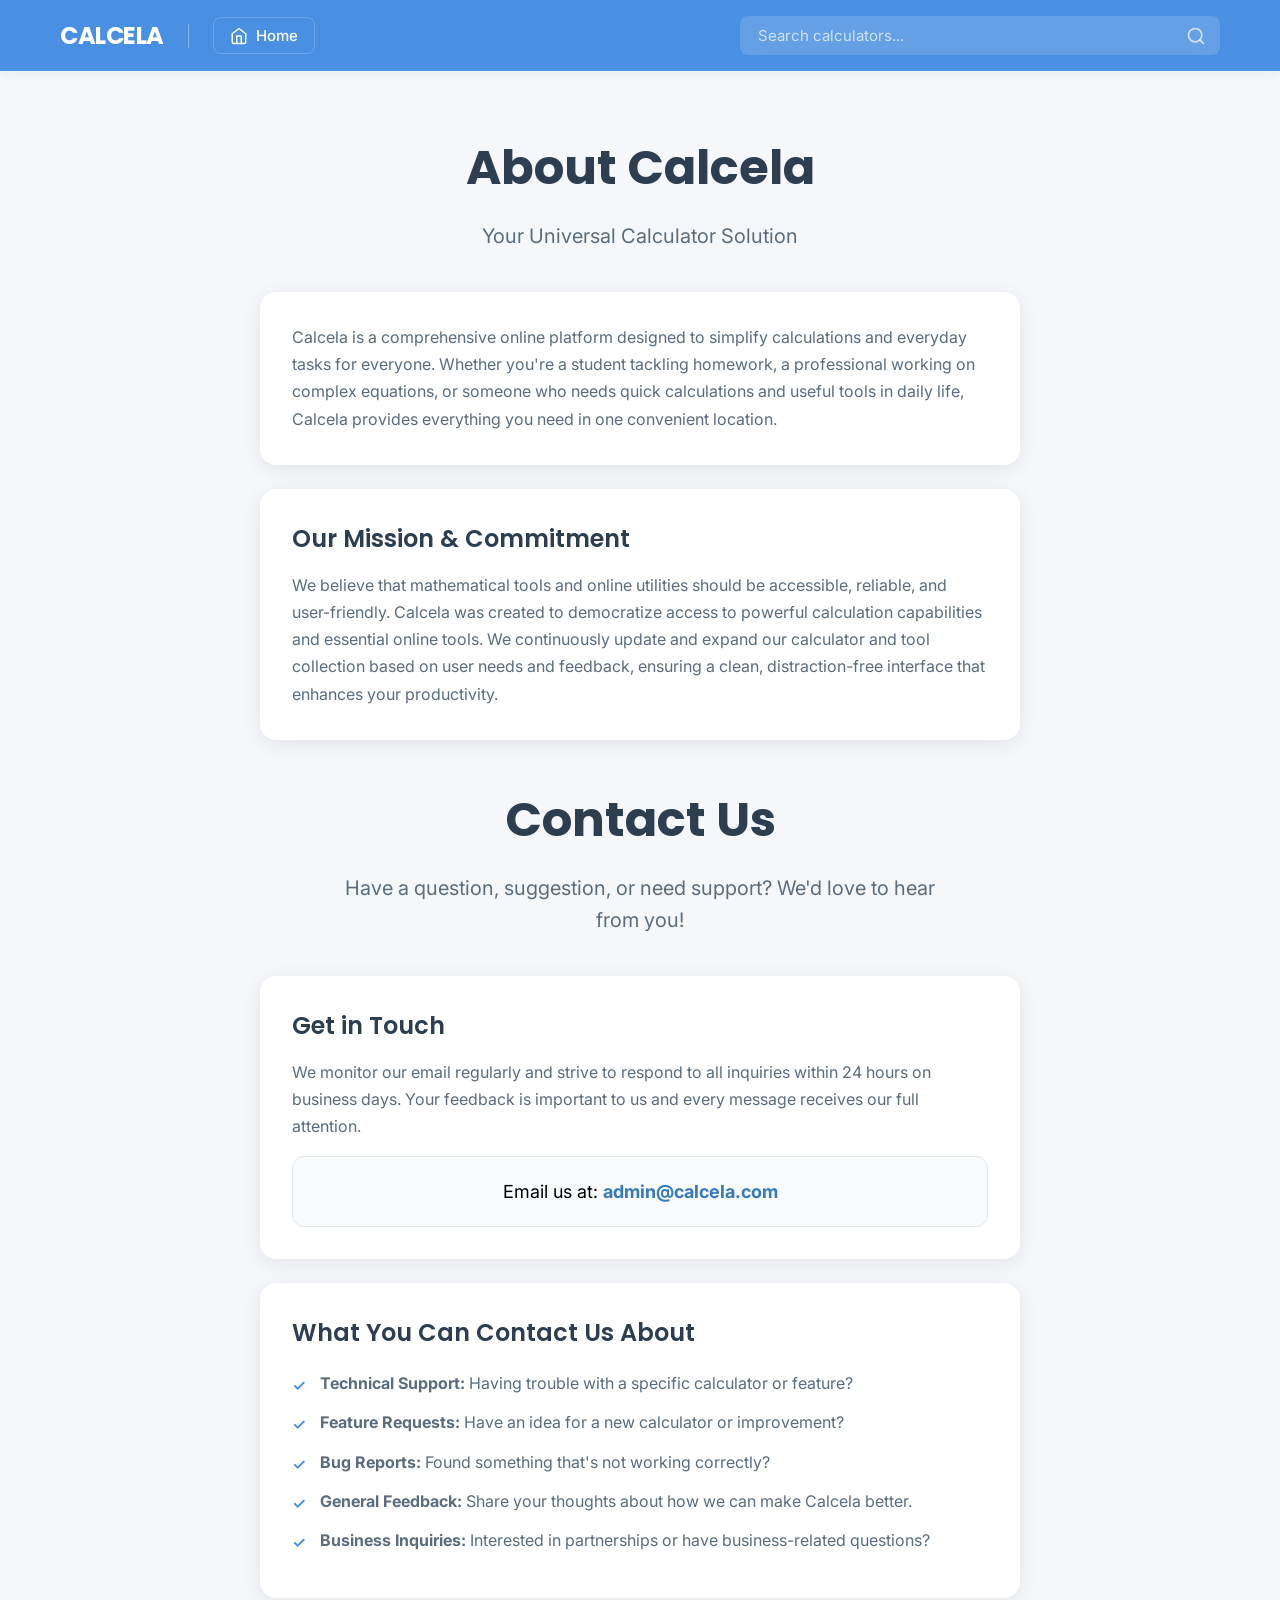
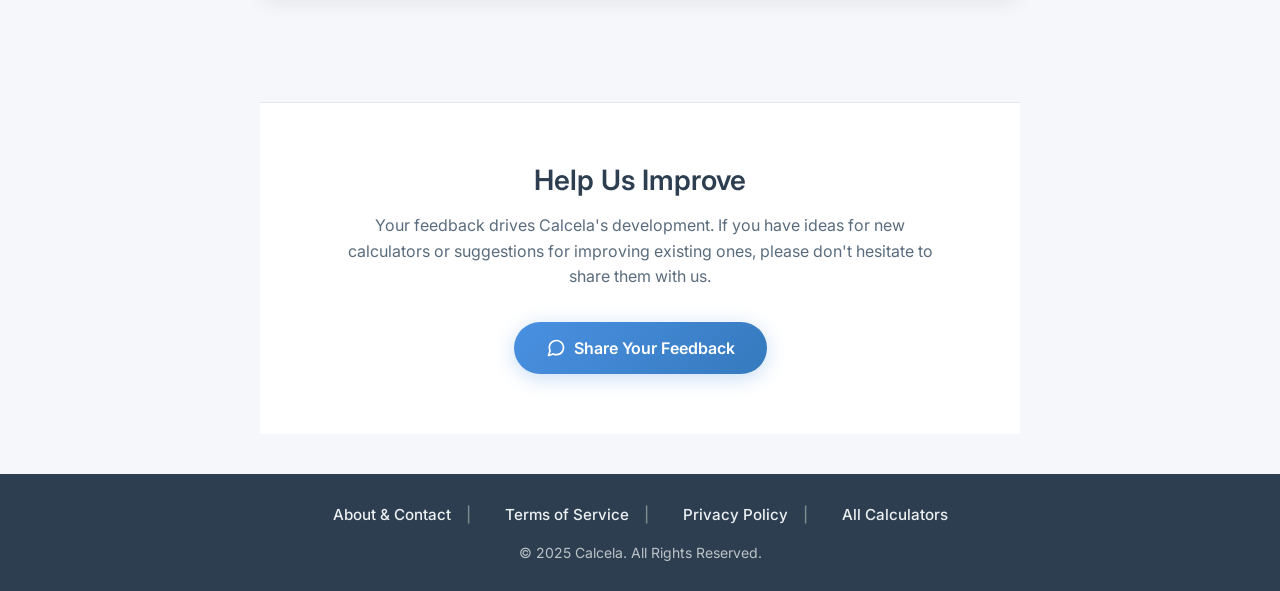
==== commit c583067c: "Update about.html" ====
--- a/about.html
+++ b/about.html
@@ -1 +1,303 @@
-<!DOCTYPE html><html lang="en"><head><meta charset="UTF-8"><meta name="viewport" content="width=device-width,initial-scale=1"><title>About & Contact - Calcela</title><link rel="preconnect" href="https://fonts.googleapis.com"><link rel="preconnect" href="https://fonts.gstatic.com" crossorigin><link href="https://fonts.googleapis.com/css2?family=Inter:wght@400;500;600;700&family=Poppins:wght@600;700&display=swap" rel="stylesheet"><link rel="stylesheet" href="css/header.css"><style>*{margin:0;padding:0;box-sizing:border-box}body{font-family:Inter,-apple-system,BlinkMacSystemFont,'Segoe UI',Roboto,sans-serif;background-color:#f5f7fa;min-height:100vh;display:flex;flex-direction:column;-webkit-font-smoothing:antialiased;-moz-osx-font-smoothing:grayscale}.main-content{flex:1;display:flex;flex-direction:column;align-items:center;padding:40px 20px}.feedback-section{width:100%;background:#fff;padding:60px 20px;text-align:center;border-top:1px solid #e1e8ed;margin-top:80px}.feedback-content{max-width:600px;margin:0 auto}.feedback-title{font-size:28px;font-weight:600;color:#2c3e50;margin-bottom:16px}.feedback-description{font-size:16px;color:#5a6c7d;margin-bottom:32px;line-height:1.6}.feedback-button{display:inline-flex;align-items:center;gap:8px;background:linear-gradient(135deg,#4a90e2 0,#357abd 100%);color:#fff;padding:16px 32px;border-radius:50px;text-decoration:none;font-weight:600;font-size:16px;transition:all .3s ease;box-shadow:0 4px 20px rgba(74,144,226,.3)}.feedback-button:hover{transform:translateY(-2px);box-shadow:0 6px 24px rgba(74,144,226,.4)}.page-container{width:100%;max-width:900px;margin:0 auto}.page-header{text-align:center;padding:20px 20px 40px}.page-title{font-size:48px;font-weight:700;color:#2c3e50;margin-bottom:16px;font-family:Poppins,sans-serif}.page-subtitle{font-size:20px;color:#5a6c7d;max-width:600px;margin:0 auto;font-weight:400;line-height:1.6}.content-card{background:#fff;border-radius:16px;padding:32px;box-shadow:0 4px 20px rgba(0,0,0,.08);margin-bottom:24px}.content-card h2{font-size:24px;font-weight:600;color:#2c3e50;margin-bottom:16px;font-family:Poppins,sans-serif}.content-card li,.content-card p{font-size:16px;color:#5a6c7d;line-height:1.7}.content-card ul{list-style-type:none;padding-left:0;margin-top:20px}.content-card li{padding-left:28px;position:relative;margin-bottom:12px}.content-card li::before{content:'✓';position:absolute;left:0;top:2px;color:#4a90e2;font-weight:600}.contact-info{font-size:18px;text-align:center;padding:24px;background-color:#f8fafc;border-radius:12px;border:1px solid #e1e8ed;margin-top:16px}.contact-info a{color:#357abd;font-weight:600;text-decoration:none}@media (max-width:768px){.page-title{font-size:36px}.page-subtitle{font-size:18px}.page-header{padding:20px}.feedback-section{padding:40px 20px;margin-top:60px}.feedback-title{font-size:24px}}@media (max-width:480px){.page-title{font-size:32px}.page-subtitle{font-size:16px}.content-card{padding:24px}.feedback-button{padding:14px 28px;font-size:15px}}</style></head><body><script defer="defer" src="https://static.cloudflareinsights.com/beacon.min.js" data-cf-beacon='{"token": "80df5c09098340d0b9309ba085b48ab1"}'></script><body><header class="universal-header" role="banner"><div class="header-container"><div class="header-left"><a href="/index" class="brand-name" aria-label="CALCELA - Home">CALCELA</a><div class="nav-divider" aria-hidden="true"></div><a href="/index" class="home-button" aria-label="Go to home page"><svg class="home-icon" viewBox="0 0 24 24" fill="none" stroke="currentColor" stroke-width="2" stroke-linecap="round" stroke-linejoin="round"><path d="M3 9l9-7 9 7v11a2 2 0 0 1-2 2H5a2 2 0 0 1-2-2z"></path><polyline points="9 22 9 12 15 12 15 22"></polyline></svg><span>Home</span></a></div><div class="search-wrapper"><div class="search-container" role="search"><input type="search" class="search-input" placeholder="Search calculators..." id="calculatorSearch" aria-label="Search for calculators" aria-autocomplete="list" aria-controls="searchResults" autocomplete="off" spellcheck="false" maxlength="100"><svg class="search-icon" viewBox="0 0 24 24" fill="none" stroke="currentColor" stroke-width="2" stroke-linecap="round" stroke-linejoin="round"><circle cx="11" cy="11" r="8"></circle><path d="m21 21-4.35-4.35"></path></svg><div class="search-results" id="searchResults" role="listbox" aria-label="Search results"></div></div></div></div></header><div class="main-content"><div class="page-container"><section id="about"><header class="page-header"><h1 class="page-title">About Calcela</h1><p class="page-subtitle">Your Universal Calculator Solution</p></header><div class="content-card"><p>Calcela is a comprehensive online platform designed to simplify calculations and everyday tasks for everyone. Whether you're a student tackling homework, a professional working on complex equations, or someone who needs quick calculations and useful tools in daily life, Calcela provides everything you need in one convenient location.</p></div><div class="content-card"><h2>Our Mission & Commitment</h2><p>We believe that mathematical tools and online utilities should be accessible, reliable, and user-friendly. Calcela was created to democratize access to powerful calculation capabilities and essential online tools. We continuously update and expand our calculator and tool collection based on user needs and feedback, ensuring a clean, distraction-free interface that enhances your productivity.</p></div></section><section id="contact"><header class="page-header"><h1 class="page-title">Contact Us</h1><p class="page-subtitle">Have a question, suggestion, or need support? We'd love to hear from you!</p></header><div class="content-card"><h2>Get in Touch</h2><p>We monitor our email regularly and strive to respond to all inquiries within 24 hours on business days. Your feedback is important to us and every message receives our full attention.</p><div class="contact-info">Email us at:<a href="mailto:admin@calcela.com"><strong>admin@calcela.com</strong></a></div></div><div class="content-card"><h2>What You Can Contact Us About</h2><ul><li><strong>Technical Support:</strong>Having trouble with a specific calculator or feature?</li><li><strong>Feature Requests:</strong>Have an idea for a new calculator or improvement?</li><li><strong>Bug Reports:</strong>Found something that's not working correctly?</li><li><strong>General Feedback:</strong>Share your thoughts about how we can make Calcela better.</li><li><strong>Business Inquiries:</strong>Interested in partnerships or have business-related questions?</li></ul></div></section></div><section class="feedback-section"><div class="feedback-content"><h2 class="feedback-title">Help Us Improve</h2><p class="feedback-description">Your feedback drives Calcela's development. If you have ideas for new calculators or suggestions for improving existing ones, please don't hesitate to share them with us.</p><a href="https://docs.google.com/forms/d/e/1FAIpQLSdqwYWANLTQBnfau6lQrOpZYT2dyHbi5gJw74q65mUtaNNFPQ/viewform?usp=dialog" target="_blank" rel="noopener noreferrer" class="feedback-button"><svg width="20" height="20" viewBox="0 0 24 24" fill="none" stroke="currentColor" stroke-width="2" stroke-linecap="round" stroke-linejoin="round"><path d="M21 11.5a8.38 8.38 0 0 1-.9 3.8 8.5 8.5 0 0 1-7.6 4.7 8.38 8.38 0 0 1-3.8-.9L3 21l1.9-5.7a8.38 8.38 0 0 1-.9-3.8 8.5 8.5 0 0 1 4.7-7.6 8.38 8.38 0 0 1 3.8-.9h.5a8.48 8.48 0 0 1 8 8v.5z"></path></svg>Share Your Feedback</a></div></section></div><link rel="stylesheet" href="css/legal.css"><footer class="site-footer"><div class="footer-links"><a href="about">About & Contact</a><a href="terms">Terms of Service</a><a href="privacy">Privacy Policy</a><a href="directory">All Calculators</a></div><div class="footer-copyright">© 2025 Calcela. All Rights Reserved.</div></footer><script src="js/calculators-database.js"></script><script src="js/header-search.js"></script></body></html>
+<!DOCTYPE html>
+<html lang="en">
+<head>
+    <meta charset="UTF-8">
+    <meta name="viewport" content="width=device-width, initial-scale=1.0">
+    <title>About & Contact - Calcela</title>
+    <link rel="preconnect" href="https://fonts.googleapis.com">
+    <link rel="preconnect" href="https://fonts.gstatic.com" crossorigin>
+    <link href="https://fonts.googleapis.com/css2?family=Inter:wght@400;500;600;700&family=Poppins:wght@600;700&display=swap" rel="stylesheet">
+        <link rel="stylesheet" href="css/header.css">
+
+    <style>
+        /* --- ALL CSS IS EMBEDDED HERE --- */
+
+        /* Original Base CSS */
+        * {
+            margin: 0;
+            padding: 0;
+            box-sizing: border-box;
+        }
+
+        body {
+            font-family: 'Inter', -apple-system, BlinkMacSystemFont, 'Segoe UI', Roboto, sans-serif;
+            background-color: #f5f7fa;
+            min-height: 100vh;
+            display: flex;
+            flex-direction: column;
+            -webkit-font-smoothing: antialiased;
+            -moz-osx-font-smoothing: grayscale;
+        }
+
+        .main-content {
+            flex: 1;
+            display: flex;
+            flex-direction: column;
+            align-items: center;
+            padding: 40px 20px;
+        }
+
+        .feedback-section {
+            width: 100%;
+            background: white;
+            padding: 60px 20px;
+            text-align: center;
+            border-top: 1px solid #e1e8ed;
+            margin-top: 80px;
+        }
+
+        .feedback-content {
+            max-width: 600px;
+            margin: 0 auto;
+        }
+
+        .feedback-title {
+            font-size: 28px;
+            font-weight: 600;
+            color: #2c3e50;
+            margin-bottom: 16px;
+        }
+
+        .feedback-description {
+            font-size: 16px;
+            color: #5a6c7d;
+            margin-bottom: 32px;
+            line-height: 1.6;
+        }
+
+        .feedback-button {
+            display: inline-flex;
+            align-items: center;
+            gap: 8px;
+            background: linear-gradient(135deg, #4a90e2 0%, #357abd 100%);
+            color: white;
+            padding: 16px 32px;
+            border-radius: 50px;
+            text-decoration: none;
+            font-weight: 600;
+            font-size: 16px;
+            transition: all 0.3s ease;
+            box-shadow: 0 4px 20px rgba(74, 144, 226, 0.3);
+        }
+
+        .feedback-button:hover {
+            transform: translateY(-2px);
+            box-shadow: 0 6px 24px rgba(74, 144, 226, 0.4);
+        }
+
+        /* Additional CSS for Page Structure */
+        .page-container {
+            width: 100%;
+            max-width: 900px;
+            margin: 0 auto;
+        }
+
+        .page-header {
+            text-align: center;
+            padding: 20px 20px 40px; /* Adjusted padding for no header */
+        }
+
+        .page-title {
+            font-size: 48px;
+            font-weight: 700;
+            color: #2c3e50;
+            margin-bottom: 16px;
+            font-family: 'Poppins', sans-serif;
+        }
+
+        .page-subtitle {
+            font-size: 20px;
+            color: #5a6c7d;
+            max-width: 600px;
+            margin: 0 auto;
+            font-weight: 400;
+            line-height: 1.6;
+        }
+
+        .content-card {
+            background: white;
+            border-radius: 16px;
+            padding: 32px;
+            box-shadow: 0 4px 20px rgba(0, 0, 0, 0.08);
+            margin-bottom: 24px;
+        }
+
+        .content-card h2 {
+            font-size: 24px;
+            font-weight: 600;
+            color: #2c3e50;
+            margin-bottom: 16px;
+            font-family: 'Poppins', sans-serif;
+        }
+
+        .content-card p, .content-card li {
+            font-size: 16px;
+            color: #5a6c7d;
+            line-height: 1.7;
+        }
+
+        .content-card ul {
+            list-style-type: none;
+            padding-left: 0;
+            margin-top: 20px;
+        }
+
+        .content-card li {
+            padding-left: 28px;
+            position: relative;
+            margin-bottom: 12px;
+        }
+
+        .content-card li::before {
+            content: '✓';
+            position: absolute;
+            left: 0;
+            top: 2px;
+            color: #4a90e2;
+            font-weight: 600;
+        }
+
+        .contact-info {
+            font-size: 18px;
+            text-align: center;
+            padding: 24px;
+            background-color: #f8fafc;
+            border-radius: 12px;
+            border: 1px solid #e1e8ed;
+            margin-top: 16px;
+        }
+
+        .contact-info a {
+            color: #357abd;
+            font-weight: 600;
+            text-decoration: none;
+        }
+
+        /* Media Queries */
+        @media (max-width: 768px) {
+            .page-title { font-size: 36px; }
+            .page-subtitle { font-size: 18px; }
+            .page-header { padding: 20px; }
+            .feedback-section { padding: 40px 20px; margin-top: 60px; }
+            .feedback-title { font-size: 24px; }
+        }
+
+        @media (max-width: 480px) {
+            .page-title { font-size: 32px; }
+            .page-subtitle { font-size: 16px; }
+            .content-card { padding: 24px; }
+            .feedback-button { padding: 14px 28px; font-size: 15px; }
+        }
+    </style>
+</head>
+<body>
+
+<script defer src='https://static.cloudflareinsights.com/beacon.min.js' data-cf-beacon='{"token": "80df5c09098340d0b9309ba085b48ab1"}'></script>
+
+</head>
+<body>
+    <header class="universal-header" role="banner">
+        <div class="header-container">
+            <div class="header-left">
+                <a href="/index" class="brand-name" aria-label="CALCELA - Home">CALCELA</a>
+                <div class="nav-divider" aria-hidden="true"></div>
+                <a href="/index" class="home-button" aria-label="Go to home page">
+                    <svg class="home-icon" viewBox="0 0 24 24" fill="none" stroke="currentColor" stroke-width="2" stroke-linecap="round" stroke-linejoin="round">
+                        <path d="M3 9l9-7 9 7v11a2 2 0 0 1-2 2H5a2 2 0 0 1-2-2z"></path>
+                        <polyline points="9 22 9 12 15 12 15 22"></polyline>
+                    </svg>
+                    <span>Home</span>
+                </a>
+            </div>
+            <div class="search-wrapper">
+                <div class="search-container" role="search">
+                    <input type="search" class="search-input" placeholder="Search calculators..." id="calculatorSearch" aria-label="Search for calculators" aria-autocomplete="list" aria-controls="searchResults" autocomplete="off" spellcheck="false" maxlength="100">
+                    <svg class="search-icon" viewBox="0 0 24 24" fill="none" stroke="currentColor" stroke-width="2" stroke-linecap="round" stroke-linejoin="round">
+                        <circle cx="11" cy="11" r="8"></circle>
+                        <path d="m21 21-4.35-4.35"></path>
+                    </svg>
+                    <div class="search-results" id="searchResults" role="listbox" aria-label="Search results"></div>
+                </div>
+            </div>
+        </div>
+    </header>
+
+    <div class="main-content">
+        <div class="page-container">
+
+            
+            <section id="about">
+                <header class="page-header">
+                    <h1 class="page-title">About Calcela</h1>
+                    <p class="page-subtitle">Your Universal Calculator Solution</p>
+                </header>
+
+<div class="content-card">                     
+                    <p>Calcela is a comprehensive online platform designed to simplify calculations and everyday tasks for everyone. Whether you're a student tackling homework, a professional working on complex equations, or someone who needs quick calculations and useful tools in daily life, Calcela provides everything you need in one convenient location.</p>                 
+                </div>                  
+                <div class="content-card">                     
+                    <h2>Our Mission & Commitment</h2>                     
+                    <p>We believe that mathematical tools and online utilities should be accessible, reliable, and user-friendly. Calcela was created to democratize access to powerful calculation capabilities and essential online tools. We continuously update and expand our calculator and tool collection based on user needs and feedback, ensuring a clean, distraction-free interface that enhances your productivity.</p>                 
+                </div>             
+            </section>
+
+            
+            <section id="contact">
+                <header class="page-header">
+                    <h1 class="page-title">Contact Us</h1>
+                    <p class="page-subtitle">Have a question, suggestion, or need support? We'd love to hear from you!</p>
+                </header>
+
+                <div class="content-card">
+                    <h2>Get in Touch</h2>
+                    <p>We monitor our email regularly and strive to respond to all inquiries within 24 hours on business days. Your feedback is important to us and every message receives our full attention.</p>
+                    <div class="contact-info">
+                        Email us at: <a href="mailto:admin@calcela.com"><strong>admin@calcela.com</strong></a>
+                    </div>
+                </div>
+
+                <div class="content-card">
+                    <h2>What You Can Contact Us About</h2>
+                    <ul>
+                        <li><strong>Technical Support:</strong> Having trouble with a specific calculator or feature?</li>
+                        <li><strong>Feature Requests:</strong> Have an idea for a new calculator or improvement?</li>
+                        <li><strong>Bug Reports:</strong> Found something that's not working correctly?</li>
+                        <li><strong>General Feedback:</strong> Share your thoughts about how we can make Calcela better.</li>
+                        <li><strong>Business Inquiries:</strong> Interested in partnerships or have business-related questions?</li>
+                    </ul>
+                </div>
+            </section>
+        </div>
+
+        
+        <section class="feedback-section">
+            <div class="feedback-content">
+                <h2 class="feedback-title">Help Us Improve</h2>
+                <p class="feedback-description">Your feedback drives Calcela's development. If you have ideas for new calculators or suggestions for improving existing ones, please don't hesitate to share them with us.</p>
+                <a href="https://docs.google.com/forms/d/e/1FAIpQLSdqwYWANLTQBnfau6lQrOpZYT2dyHbi5gJw74q65mUtaNNFPQ/viewform?usp=dialog" target="_blank" rel="noopener noreferrer" class="feedback-button">
+                    <svg width="20" height="20" viewBox="0 0 24 24" fill="none" stroke="currentColor" stroke-width="2" stroke-linecap="round" stroke-linejoin="round"><path d="M21 11.5a8.38 8.38 0 0 1-.9 3.8 8.5 8.5 0 0 1-7.6 4.7 8.38 8.38 0 0 1-3.8-.9L3 21l1.9-5.7a8.38 8.38 0 0 1-.9-3.8 8.5 8.5 0 0 1 4.7-7.6 8.38 8.38 0 0 1 3.8-.9h.5a8.48 8.48 0 0 1 8 8v.5z"></path></svg>
+                    Share Your Feedback
+                </a>
+            </div>
+        </section>
+    </div>
+  <link rel="stylesheet" href="css/legal.css">
+
+    <footer class="site-footer">
+        <div class="footer-links">
+            <a href="about">About & Contact</a>
+            <a href="terms">Terms of Service</a>
+            <a href="privacy">Privacy Policy</a>
+            <a href="directory">All Calculators</a>
+        </div>
+        <div class="footer-copyright">
+            © 2025 Calcela. All Rights Reserved.
+        </div>
+    </footer>
+
+    <script src="js/calculators-database.js"></script>
+        <script src="js/header-search.js"></script>
+
+
+</body>
+</html>
